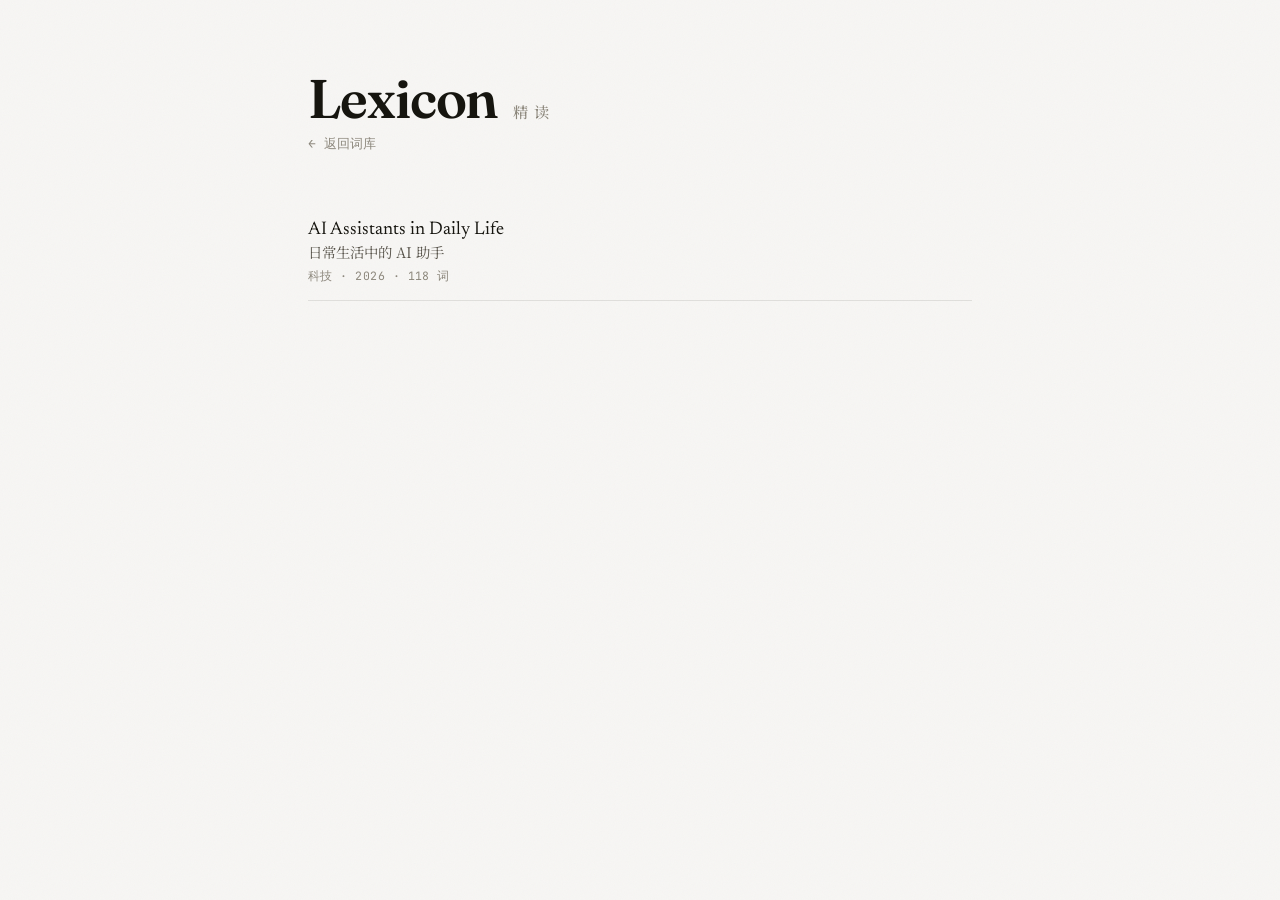
==== reading.html @ ac3bb9f0 "精读:页面骨架+文章列表+详情渲染+词卡+加生词本 Co-Authored-By: Claude Opus 4.8 <noreply@anthropic.com>" ====
<!DOCTYPE html>
<html lang="zh-CN">
<head>
  <meta charset="UTF-8" />
  <meta name="viewport" content="width=device-width, initial-scale=1.0" />
  <title>精读 · Lexicon</title>
  <link rel="preconnect" href="https://fonts.googleapis.com" />
  <link rel="preconnect" href="https://fonts.gstatic.com" crossorigin />
  <link
    href="https://fonts.googleapis.com/css2?family=Fraunces:opsz,wght@9..144,400;9..144,500;9..144,600&family=Newsreader:opsz,wght@6..72,400;6..72,500&family=JetBrains+Mono:wght@400&family=Noto+Serif+SC:wght@400;500&display=swap"
    rel="stylesheet"
  />
  <link rel="stylesheet" href="./static/style.css" />
  <style>
    /* ===== 精读页专属样式(自包含,不依赖 build_static 同步) ===== */
    .reading-top { display: flex; align-items: baseline; gap: 14px; margin-top: 8px; }
    .reading-top a { font-family: "JetBrains Mono", monospace; font-size: 0.8rem;
      color: var(--muted); text-decoration: none; }
    .reading-top a:hover { color: var(--ink); }

    /* 文章列表 */
    .art-list { margin-top: 20px; display: flex; flex-direction: column; gap: 2px; }
    .art-card {
      appearance: none; border: 0; background: none; cursor: pointer; text-align: left;
      width: 100%; padding: 16px 0; border-bottom: 1px solid var(--hair);
      display: block; transition: opacity 0.2s ease;
    }
    .art-card:hover { opacity: 0.65; }
    .art-card__title { font-family: "Newsreader", serif; font-size: 1.15rem; color: var(--ink); }
    .art-card__cn { font-family: "Noto Serif SC", serif; font-size: 0.9rem; color: var(--trans); margin-top: 2px; }
    .art-card__meta { font-family: "JetBrains Mono", monospace; font-size: 0.72rem;
      color: var(--muted); margin-top: 6px; letter-spacing: 0.04em; }

    /* 文章详情 */
    #detail-view { margin-top: 14px; }
    .detail-back { appearance: none; border: 0; background: none; cursor: pointer;
      font-family: "JetBrains Mono", monospace; font-size: 0.8rem; color: var(--muted); padding: 4px 0; }
    .detail-back:hover { color: var(--ink); }
    .detail-title { font-family: "Newsreader", serif; font-size: 1.5rem; color: var(--ink); margin-top: 10px; }
    .detail-cn { font-family: "Noto Serif SC", serif; font-size: 1rem; color: var(--trans); margin-top: 4px; }
    .detail-meta { font-family: "JetBrains Mono", monospace; font-size: 0.72rem; color: var(--muted);
      margin-top: 8px; letter-spacing: 0.04em; }

    .para { margin-top: 26px; }
    .para__en { font-family: "Newsreader", serif; font-size: 1.15rem; line-height: 1.9; color: var(--ink); }
    .rw { cursor: pointer; border-radius: 3px; transition: background 0.12s ease; }
    .rw:hover { background: var(--hair); }
    .rw.is-active { background: var(--ink); color: var(--paper); }
    .para__toggle { appearance: none; border: 0; background: none; cursor: pointer; margin-top: 8px;
      font-family: "JetBrains Mono", monospace; font-size: 0.74rem; color: var(--muted); padding: 2px 0; }
    .para__toggle:hover { color: var(--ink); }
    .para__cn { font-family: "Noto Serif SC", serif; font-size: 0.96rem; line-height: 1.8;
      color: var(--trans); margin-top: 8px; padding-left: 12px; border-left: 2px solid var(--hair); }

    /* 词卡(底部浮层) */
    .word-card {
      position: fixed; left: 0; right: 0; bottom: 0; z-index: 50;
      max-width: 720px; margin: 0 auto; background: var(--paper);
      border-top: 1px solid var(--ink); box-shadow: 0 -8px 30px rgba(22,21,15,0.10);
      padding: 18px 24px 22px; animation: cardup 0.18s ease both;
    }
    @keyframes cardup { from { transform: translateY(12px); opacity: 0; } to { transform: none; opacity: 1; } }
    .word-card__head { display: flex; align-items: baseline; gap: 12px; flex-wrap: wrap; }
    .word-card__word { font-family: "Fraunces", serif; font-size: 1.5rem; color: var(--ink); }
    .word-card__phon { font-family: "JetBrains Mono", monospace; font-size: 0.9rem; color: var(--phon); }
    .word-card__close { margin-left: auto; appearance: none; border: 0; background: none; cursor: pointer;
      font-family: "JetBrains Mono", monospace; font-size: 1rem; color: var(--muted); }
    .word-card__meaning { font-family: "Newsreader","Noto Serif SC",serif; font-size: 1rem; line-height: 1.7;
      color: var(--trans); margin-top: 10px; white-space: pre-line; }
    .word-card__actions { display: flex; align-items: center; gap: 10px; margin-top: 14px; }
    .play { appearance: none; cursor: pointer; border: 1px solid var(--hair); background: none;
      font-family: "JetBrains Mono", monospace; font-size: 0.75rem; color: var(--trans);
      padding: 5px 12px; border-radius: 999px; }
    .play:hover { border-color: var(--ink); color: var(--ink); }
    .play.is-playing { background: var(--ink); color: var(--paper); }
    .word-card__add { appearance: none; cursor: pointer; border: 1px solid var(--ink); background: var(--ink);
      color: var(--paper); font-family: "JetBrains Mono", monospace; font-size: 0.75rem;
      padding: 6px 14px; border-radius: 999px; margin-left: auto; }
    .word-card__add:disabled { opacity: 0.5; cursor: default; }
    .word-card__missing { color: var(--muted); font-style: italic; }
  </style>
</head>
<body>
  <div class="grain" aria-hidden="true"></div>

  <header class="masthead">
    <div class="mark">
      <span class="mark__en">Lexicon</span>
      <span class="mark__cn">精读</span>
    </div>
    <div class="reading-top">
      <a href="./index.html">← 返回词库</a>
    </div>
  </header>

  <main id="list-view">
    <div class="art-list" id="article-list"></div>
  </main>

  <main id="detail-view" hidden>
    <button class="detail-back" id="back-btn">← 文章列表</button>
    <div id="detail-body"></div>
  </main>

  <div id="word-card-host"></div>

  <script src="./static/reading.js"></script>
</body>
</html>
---- static/style.css ----
/* ============================================================
   词库 · Lexicon —— 编辑式极简纸质词典风
   暖白纸底 · 近黑文字 · 衬线正文 · 单色克制
   硬约束:单词本体高对比、清晰可读
   ============================================================ */

:root {
  --paper:      #f7f6f4;   /* 暖白纸底 */
  --paper-deep: #efece7;   /* 略深的纸色,用于极轻的分区 */
  --ink:        #16150f;   /* 近黑正文 */
  --word:       #161512;   /* 单词主体(高对比) */
  --phon:       #a39e93;   /* 音标 浅灰 */
  --trans:      #59554c;   /* 释义 中灰 */
  --muted:      #8d887d;   /* 次要文字 */
  --hair:       rgba(22, 21, 15, 0.10);  /* 细分隔线 */
  --hair-soft:  rgba(22, 21, 15, 0.05);
  --accent:     #16150f;   /* 唯一“强调”=近黑,不引入彩色 */
}

* { box-sizing: border-box; margin: 0; padding: 0; }

html { -webkit-font-smoothing: antialiased; text-rendering: optimizeLegibility; }

body {
  background: var(--paper);
  color: var(--ink);
  font-family: "Newsreader", "Noto Serif SC", Georgia, serif;
  line-height: 1.5;
  max-width: 720px;
  margin: 0 auto;
  padding: 0 28px 30vh;
  position: relative;
}

/* 极轻的纸张颗粒,营造氛围而非装饰 */
.grain {
  position: fixed; inset: 0; z-index: -1; pointer-events: none;
  opacity: 0.035;
  background-image: url("data:image/svg+xml,%3Csvg xmlns='http://www.w3.org/2000/svg' width='160' height='160'%3E%3Cfilter id='n'%3E%3CfeTurbulence type='fractalNoise' baseFrequency='0.85' numOctaves='3' stitchTiles='stitch'/%3E%3C/filter%3E%3Crect width='100%25' height='100%25' filter='url(%23n)'/%3E%3C/svg%3E");
}

/* ---------- 报头 ---------- */
.masthead {
  padding: 72px 0 30px;
  animation: rise 0.7s cubic-bezier(0.2, 0.7, 0.2, 1) both;
}
.mark { display: flex; align-items: baseline; gap: 14px; }
.mark__en {
  font-family: "Fraunces", serif;
  font-weight: 600;
  font-size: clamp(2.4rem, 7vw, 3.4rem);
  letter-spacing: -0.02em;
  color: var(--ink);
  line-height: 1;
}
.mark__cn {
  font-family: "Noto Serif SC", serif;
  font-weight: 500;
  font-size: 0.95rem;
  letter-spacing: 0.35em;
  color: var(--muted);
  padding-left: 2px;
}
.masthead__sub {
  margin-top: 14px;
  font-size: 0.92rem;
  color: var(--muted);
  letter-spacing: 0.02em;
}

/* ---------- 板块切换:低调文字 + 下划线游标 ---------- */
.tabs {
  position: sticky; top: 0; z-index: 5;
  display: flex; gap: 30px;
  padding: 18px 0 16px;
  background: linear-gradient(var(--paper) 72%, transparent);
  border-bottom: 1px solid var(--hair);
}
.tab {
  appearance: none; border: 0; background: none; cursor: pointer;
  font-family: "Fraunces", "Noto Serif SC", serif;
  font-size: 1.02rem;
  font-weight: 500;
  letter-spacing: 0.01em;
  color: var(--muted);
  padding: 2px 0;
  transition: color 0.35s ease;
}
.tab:hover { color: var(--trans); }
.tab.is-active { color: var(--ink); }
.tabs__ink {
  position: absolute; bottom: -1px; left: 0; height: 1.5px;
  background: var(--accent);
  transition: transform 0.4s cubic-bezier(0.5, 0, 0.1, 1), width 0.4s cubic-bezier(0.5, 0, 0.1, 1);
}

/* ---------- 搜索框:下划线式 ---------- */
.searchbar {
  display: flex; align-items: baseline; gap: 16px;
  padding: 28px 0 8px;
}
.searchbar__input {
  flex: 1; min-width: 0;
  appearance: none; border: 0; background: none; outline: none;
  font-family: "Newsreader", "Noto Serif SC", serif;
  font-size: 1.12rem;
  color: var(--ink);
  padding: 6px 0;
  border-bottom: 1px solid var(--hair);
  transition: border-color 0.3s ease;
}
.searchbar__input::placeholder { color: #bbb6aa; font-style: italic; }
.searchbar__input:focus { border-bottom-color: var(--ink); }
.searchbar__input::-webkit-search-cancel-button { -webkit-appearance: none; }
.searchbar__count {
  font-family: "JetBrains Mono", monospace;
  font-size: 0.72rem;
  letter-spacing: 0.08em;
  color: var(--muted);
  white-space: nowrap;
}

/* ---------- 词条列表 ---------- */
.list { padding-top: 6px; }

.entry {
  display: grid;
  grid-template-columns: 1fr auto;
  grid-template-areas:
    "head play"
    "trans play";
  column-gap: 18px;
  align-items: start;
  padding: 18px 2px;
  border-bottom: 1px solid var(--hair-soft);
  animation: fade 0.5s ease both;
}
.entry:hover { background: linear-gradient(90deg, transparent, var(--paper-deep) 12%, var(--paper-deep) 88%, transparent); }

.entry__head {
  grid-area: head;
  display: flex; align-items: baseline; flex-wrap: wrap; gap: 12px;
}
.entry__word {
  font-family: "Newsreader", serif;
  font-size: 1.5rem;
  font-weight: 500;
  color: var(--word);            /* 高对比,清晰可读 */
  letter-spacing: -0.005em;
}
.entry__phon {
  font-family: "JetBrains Mono", monospace;
  font-size: 0.82rem;
  color: var(--phon);
  letter-spacing: 0;
}
.entry__trans {
  grid-area: trans;
  margin-top: 5px;
  font-family: "Noto Serif SC", "Newsreader", serif;
  font-size: 0.98rem;
  color: var(--trans);
  line-height: 1.55;
  white-space: pre-line;  /* 让 unescapeNewlines 后的 \n 真换行 */
}

/* 播放标签:"英 / 美"两个克制的小文字按钮 */
.play-group {
  grid-area: play;
  align-self: center;
  display: flex;
  align-items: center;
  gap: 14px;
}
.play {
  appearance: none; border: 0; background: none; cursor: pointer;
  font-family: "Fraunces", "Noto Serif SC", serif;
  font-size: 0.78rem;
  font-weight: 500;
  letter-spacing: 0.08em;
  color: var(--muted);
  opacity: 0.6;
  padding: 4px 2px;
  transition: color 0.25s ease, opacity 0.25s ease;
}
.entry:hover .play { opacity: 1; }
.play:hover { color: var(--ink); }
.play.is-playing { color: var(--ink); animation: pulse 0.6s ease infinite; }

/* ---------- 生词本:导入面板(折叠) ---------- */
.import-panel {
  margin-top: 18px;
  border-top: 1px solid var(--hair-soft);
  border-bottom: 1px solid var(--hair-soft);
}
.import-panel__toggle {
  appearance: none; border: 0; background: none; cursor: pointer;
  width: 100%;
  display: flex; align-items: baseline; justify-content: space-between;
  padding: 14px 0;
  font-family: "Fraunces", "Noto Serif SC", serif;
  font-size: 0.96rem;
  font-weight: 500;
  letter-spacing: 0.02em;
  color: var(--muted);
  transition: color 0.25s ease;
}
.import-panel__toggle:hover { color: var(--ink); }
.import-panel__toggle-arrow {
  font-size: 0.78rem;
  color: var(--muted);
}
.import-panel__body {
  padding: 4px 0 20px;
  animation: fade 0.35s ease both;
}
.import-panel__input {
  width: 100%;
  appearance: none;
  border: 1px solid var(--hair);
  background: var(--paper);
  color: var(--ink);
  font-family: "JetBrains Mono", monospace;
  font-size: 0.84rem;
  line-height: 1.55;
  padding: 12px 14px;
  border-radius: 2px;
  outline: none;
  resize: vertical;
  min-height: 140px;
  transition: border-color 0.25s ease;
}
.import-panel__input:focus { border-color: var(--ink); }
.import-panel__input::placeholder { color: #bbb6aa; }
.import-panel__actions {
  display: flex; align-items: baseline; justify-content: space-between;
  gap: 14px;
  margin-top: 12px;
}
.import-panel__btn {
  appearance: none; cursor: pointer;
  border: 1px solid var(--ink);
  background: transparent;
  color: var(--ink);
  font-family: "Fraunces", "Noto Serif SC", serif;
  font-size: 0.92rem;
  font-weight: 500;
  letter-spacing: 0.02em;
  padding: 7px 22px;
  border-radius: 2px;
  transition: background 0.2s ease, color 0.2s ease;
}
.import-panel__btn:hover { background: var(--ink); color: var(--paper); }
.import-panel__btn:disabled {
  cursor: default;
  opacity: 0.4;
  background: transparent;
  color: var(--ink);
}
.import-panel__hint {
  flex: 1;
  text-align: right;
  font-family: "JetBrains Mono", monospace;
  font-size: 0.72rem;
  letter-spacing: 0.04em;
  color: var(--muted);
}
.import-panel__result {
  margin-top: 14px;
  padding: 10px 14px;
  border-left: 2px solid var(--hair);
  font-family: "JetBrains Mono", monospace;
  font-size: 0.78rem;
  line-height: 1.6;
  color: var(--trans);
  word-break: break-word;
}
.import-panel__result.is-ok { border-left-color: var(--ink); color: var(--ink); }
.import-panel__result.is-error { border-left-color: var(--ink); color: var(--ink); background: var(--paper-deep); }

/* ---------- 生词本:词条扩展(原句 / 来源·日期 / 未收录) ---------- */
.entry--my {
  grid-template-areas:
    "head play"
    "trans play"
    "ctx ctx"
    "meta meta";
}
.entry__trans--missing {
  font-style: italic;
  color: var(--muted);
}
.entry__context {
  grid-area: ctx;
  margin: 10px 0 0;
  padding: 2px 0 2px 14px;
  border-left: 2px solid var(--hair);
  font-family: "Newsreader", "Noto Serif SC", serif;
  font-style: italic;
  font-size: 0.94rem;
  line-height: 1.6;
  color: var(--trans);
}
.entry__meta {
  grid-area: meta;
  margin-top: 8px;
  font-family: "JetBrains Mono", monospace;
  font-size: 0.7rem;
  letter-spacing: 0.08em;
  color: var(--muted);
}

/* ---------- 状态/页脚 ---------- */
.sentinel { height: 1px; }
.foot {
  text-align: center;
  padding: 36px 0 0;
  font-family: "JetBrains Mono", monospace;
  font-size: 0.72rem;
  letter-spacing: 0.12em;
  color: var(--muted);
}
.notice {
  padding: 56px 4px;
  text-align: center;
  color: var(--muted);
  font-size: 1rem;
  line-height: 1.8;
}
.notice code {
  font-family: "JetBrains Mono", monospace;
  font-size: 0.82rem;
  background: var(--paper-deep);
  padding: 2px 7px; border-radius: 3px;
  color: var(--trans);
}

/* ---------- 动效:克制 ---------- */
@keyframes rise { from { opacity: 0; transform: translateY(10px); } to { opacity: 1; transform: none; } }
@keyframes fade { from { opacity: 0; } to { opacity: 1; } }
@keyframes pulse { 0%, 100% { opacity: 1; } 50% { opacity: 0.45; } }

/* ============================================================
   练习页 —— 选词 / 造句 / 批改卡片
   ============================================================ */

.practice-panel {
  padding: 14px 0 30px;
  animation: fade 0.4s ease both;
}

.practice-step {
  margin-top: 22px;
}
.practice-step:first-child { margin-top: 0; }

.practice-label {
  display: block;
  font-family: "Fraunces", "Noto Serif SC", serif;
  font-size: 0.84rem;
  font-weight: 500;
  letter-spacing: 0.04em;
  color: var(--muted);
  margin-bottom: 10px;
}

/* 选词:下划线输入框 + 浮层建议列表 */
.practice-search { position: relative; }
.practice-input {
  width: 100%;
  appearance: none;
  border: 0; border-bottom: 1px solid var(--hair);
  background: none; outline: none;
  font-family: "Newsreader", "Noto Serif SC", serif;
  font-size: 1.12rem;
  color: var(--ink);
  padding: 6px 0;
  transition: border-color 0.3s ease;
}
.practice-input:focus { border-bottom-color: var(--ink); }
.practice-input::placeholder { color: #bbb6aa; font-style: italic; }
.practice-input::-webkit-search-cancel-button { -webkit-appearance: none; }

.practice-suggest {
  position: absolute; left: 0; right: 0; top: 100%;
  z-index: 10;
  list-style: none; margin: 0; padding: 6px 0;
  background: var(--paper);
  border: 1px solid var(--hair);
  border-radius: 2px;
  max-height: 320px; overflow-y: auto;
  box-shadow: 0 6px 16px rgba(22, 21, 15, 0.04);
}
.practice-suggest__item {
  display: flex; align-items: baseline; justify-content: space-between;
  gap: 16px;
  padding: 8px 14px;
  cursor: pointer;
  transition: background 0.15s ease;
}
.practice-suggest__item:hover { background: var(--paper-deep); }
.practice-suggest__word {
  font-family: "Newsreader", serif;
  font-size: 1.04rem;
  color: var(--ink);
}
.practice-suggest__trans {
  flex: 1;
  text-align: right;
  font-family: "Noto Serif SC", serif;
  font-size: 0.84rem;
  color: var(--muted);
  overflow: hidden;
  text-overflow: ellipsis;
  white-space: nowrap;
}

/* 词条预览 */
.practice-entry {
  margin-top: 22px;
  padding: 16px 18px;
  background: var(--paper-deep);
  border-radius: 2px;
  animation: fade 0.3s ease both;
}
.practice-entry__head { margin-bottom: 8px; }
.practice-entry__word {
  font-family: "Newsreader", serif;
  font-size: 1.4rem;
  font-weight: 500;
  color: var(--word);
  letter-spacing: -0.005em;
}
.practice-entry__field {
  display: flex; align-items: baseline;
  gap: 12px;
  margin-top: 6px;
  font-size: 0.92rem;
  line-height: 1.55;
}
.practice-entry__label {
  flex-shrink: 0;
  width: 54px;
  font-family: "JetBrains Mono", monospace;
  font-size: 0.7rem;
  letter-spacing: 0.08em;
  color: var(--muted);
  text-transform: uppercase;
  padding-top: 3px;
}
.practice-entry__value {
  flex: 1;
  font-family: "Newsreader", "Noto Serif SC", serif;
  color: var(--trans);
  white-space: pre-line;  /* 让 unescapeNewlines 后的 \n 真换行 */
}

/* 造句区 */
.practice-textarea {
  width: 100%;
  appearance: none;
  border: 1px solid var(--hair);
  background: var(--paper);
  color: var(--ink);
  font-family: "Newsreader", "Noto Serif SC", serif;
  font-size: 1.05rem;
  line-height: 1.55;
  padding: 12px 14px;
  border-radius: 2px;
  outline: none;
  resize: vertical;
  min-height: 86px;
  transition: border-color 0.25s ease;
}
.practice-textarea:focus { border-color: var(--ink); }
.practice-textarea::placeholder { color: #bbb6aa; font-style: italic; }

.practice-actions {
  display: flex; align-items: baseline; justify-content: space-between;
  gap: 14px;
  margin-top: 12px;
}
.practice-btn {
  appearance: none; cursor: pointer;
  border: 1px solid var(--ink);
  background: transparent;
  color: var(--ink);
  font-family: "Fraunces", "Noto Serif SC", serif;
  font-size: 0.96rem;
  font-weight: 500;
  letter-spacing: 0.04em;
  padding: 8px 28px;
  border-radius: 2px;
  transition: background 0.2s ease, color 0.2s ease;
}
.practice-btn:hover { background: var(--ink); color: var(--paper); }
.practice-btn:disabled { cursor: default; opacity: 0.4; background: transparent; color: var(--ink); }
.practice-hint {
  flex: 1; text-align: right;
  font-family: "JetBrains Mono", monospace;
  font-size: 0.7rem;
  letter-spacing: 0.04em;
  color: var(--muted);
}

/* 批改卡片 */
.grade-card {
  margin-top: 28px;
  padding: 22px 20px 20px;
  border: 1px solid var(--hair);
  border-radius: 2px;
  background: var(--paper);
  animation: fade 0.35s ease both;
}
.grade-card--loading,
.grade-card--error { border-color: var(--hair); }
.grade-card--good { border-left: 3px solid var(--ink); }
.grade-card--minor_issue { border-left: 3px solid var(--trans); }
.grade-card--wrong { border-left: 3px solid var(--ink); background: var(--paper-deep); }

.grade-card__verdict {
  font-family: "Fraunces", "Noto Serif SC", serif;
  font-size: 1.04rem;
  font-weight: 600;
  letter-spacing: 0.04em;
  color: var(--ink);
  margin-bottom: 12px;
}
.grade-card--minor_issue .grade-card__verdict { color: var(--trans); }

.grade-card__feedback {
  font-family: "Newsreader", "Noto Serif SC", serif;
  font-size: 1rem;
  line-height: 1.65;
  color: var(--ink);
}
.grade-card__basis {
  margin: 14px 0 0;
  padding: 8px 14px;
  border-left: 2px solid var(--hair);
  font-family: "Newsreader", "Noto Serif SC", serif;
  font-style: italic;
  font-size: 0.88rem;
  line-height: 1.6;
  color: var(--trans);
}
.grade-card__basis-label {
  font-family: "JetBrains Mono", monospace;
  font-style: normal;
  font-size: 0.7rem;
  letter-spacing: 0.1em;
  color: var(--muted);
  margin-right: 4px;
  text-transform: uppercase;
}
.grade-card__suggestion {
  margin-top: 14px;
  display: flex; align-items: baseline; gap: 12px;
  flex-wrap: wrap;
}
.grade-card__label {
  flex-shrink: 0;
  font-family: "JetBrains Mono", monospace;
  font-size: 0.7rem;
  letter-spacing: 0.08em;
  color: var(--muted);
  text-transform: uppercase;
}
.grade-card__suggestion-text {
  flex: 1;
  font-family: "Newsreader", serif;
  font-size: 1rem;
  color: var(--ink);
  line-height: 1.55;
}

.grade-card__actions {
  display: flex; align-items: baseline; gap: 16px;
  margin-top: 22px;
  padding-top: 16px;
  border-top: 1px solid var(--hair-soft);
}
.grade-card__btn {
  appearance: none; cursor: pointer;
  border: 1px solid var(--ink);
  background: transparent;
  color: var(--ink);
  font-family: "Fraunces", "Noto Serif SC", serif;
  font-size: 0.88rem;
  font-weight: 500;
  letter-spacing: 0.04em;
  padding: 6px 18px;
  border-radius: 2px;
  transition: background 0.2s ease, color 0.2s ease;
}
.grade-card__btn:hover { background: var(--ink); color: var(--paper); }
.grade-card__btn:disabled { cursor: default; opacity: 0.4; background: transparent; color: var(--ink); }
.grade-card__add-result {
  font-family: "JetBrains Mono", monospace;
  font-size: 0.74rem;
  letter-spacing: 0.04em;
  color: var(--muted);
}
.grade-card__add-result.is-ok { color: var(--ink); }
.grade-card__add-result.is-error { color: var(--ink); }
.grade-card__add-result.is-info { color: var(--trans); }

.grade-card__loading {
  font-family: "JetBrains Mono", monospace;
  font-size: 0.82rem;
  letter-spacing: 0.08em;
  color: var(--muted);
  animation: pulse 1.4s ease infinite;
}
.grade-card__error {
  font-family: "Newsreader", "Noto Serif SC", serif;
  font-size: 0.96rem;
  line-height: 1.55;
  color: var(--ink);
  padding-left: 12px;
  border-left: 2px solid var(--ink);
}

@media (prefers-reduced-motion: reduce) {
  * { animation: none !important; transition: none !important; }
}

@media (max-width: 560px) {
  body { padding: 0 20px 30vh; }
  .entry__word { font-size: 1.34rem; }

  /* tabs: 5 个板块在窄屏可能塞不下,改横向滚动(去掉滚动条) */
  .tabs {
    gap: 22px;
    overflow-x: auto;
    flex-wrap: nowrap;
    -webkit-overflow-scrolling: touch;
    scrollbar-width: none;
  }
  .tabs::-webkit-scrollbar { display: none; }
  .tab { flex-shrink: 0; }
  /* JS 下划线游标在横滚容器里位置失准,小屏改用 box-shadow 模拟 */
  .tabs__ink { display: none; }
  .tab.is-active { box-shadow: inset 0 -1.5px 0 var(--accent); }

  /* 导入面板 / 练习按钮区 / 批改卡片按钮区:横排改竖排 */
  .import-panel__actions,
  .practice-actions,
  .grade-card__actions {
    flex-direction: column;
    align-items: stretch;
    gap: 10px;
  }
  .import-panel__hint,
  .practice-hint { text-align: left; }

  /* 词条预览 field:label 上、value 下 */
  .practice-entry__field {
    flex-direction: column;
    gap: 4px;
  }
  .practice-entry__label { width: auto; padding-top: 0; }

  /* 推荐改写 label + 句子 改竖排 */
  .grade-card__suggestion {
    flex-direction: column;
    gap: 4px;
  }

  /* 候选下拉里翻译文字给一点最大宽度防溢出 */
  .practice-suggest__trans { max-width: 60%; }
}

/* ============================================================
   每日记忆:日期标签条 + 标题
   ============================================================ */
.daybar {
  display: flex;
  gap: 6px;
  margin-top: 18px;
  overflow-x: auto;
  -webkit-overflow-scrolling: touch;
  scrollbar-width: none;
  padding-bottom: 4px;
}
.daybar::-webkit-scrollbar { display: none; }
.daybar__chip {
  appearance: none;
  border: 1px solid var(--hair);
  background: none;
  cursor: pointer;
  font-family: "JetBrains Mono", monospace;
  font-size: 0.78rem;
  letter-spacing: 0.04em;
  color: var(--muted);
  padding: 5px 12px;
  border-radius: 999px;
  white-space: nowrap;
  flex: 0 0 auto;
  transition: color 0.2s ease, border-color 0.2s ease;
}
.daybar__chip:hover { color: var(--trans); border-color: var(--trans); }
.daybar__chip.is-active {
  color: var(--paper);
  background: var(--ink);
  border-color: var(--ink);
}
.daily-title {
  margin-top: 14px;
  font-family: "Newsreader", "Noto Serif SC", serif;
  font-size: 0.95rem;
  color: var(--trans);
}
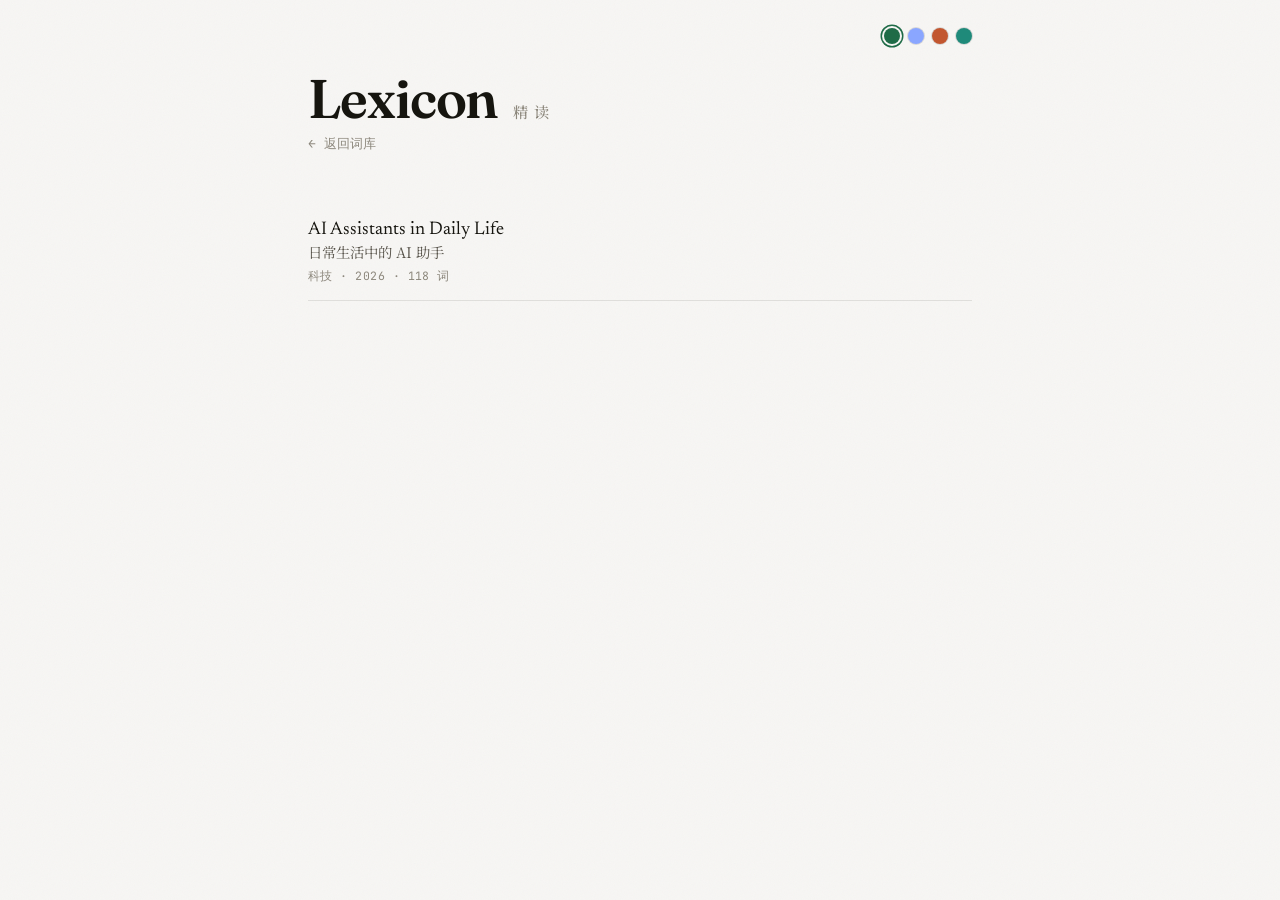
==== commit e19811c2: "配色主题开关:4 套配色(含深色夜读),整站可切换、跨页记忆 - 右上角色点切换,选择存 localStorage,刷新/换页保持 - 暖纸墨绿(默认)/夜读靛蓝/赤陶暖橘/青瓷湖蓝 - 主色接到 t" ====
--- a/reading.html
+++ b/reading.html
@@ -4,13 +4,22 @@
   <meta charset="UTF-8" />
   <meta name="viewport" content="width=device-width, initial-scale=1.0" />
   <title>精读 · Lexicon</title>
+  <script>
+    (function () {
+      try {
+        var t = localStorage.getItem("lexicon_theme");
+        var ok = ["ink-green", "night", "terracotta", "celadon"].indexOf(t) > -1;
+        document.documentElement.setAttribute("data-theme", ok ? t : "ink-green");
+      } catch (e) { document.documentElement.setAttribute("data-theme", "ink-green"); }
+    })();
+  </script>
   <link rel="preconnect" href="https://fonts.googleapis.com" />
   <link rel="preconnect" href="https://fonts.gstatic.com" crossorigin />
   <link
     href="https://fonts.googleapis.com/css2?family=Fraunces:opsz,wght@9..144,400;9..144,500;9..144,600&family=Newsreader:opsz,wght@6..72,400;6..72,500&family=JetBrains+Mono:wght@400&family=Noto+Serif+SC:wght@400;500&display=swap"
     rel="stylesheet"
   />
-  <link rel="stylesheet" href="./static/style.css" />
+  <link rel="stylesheet" href="./static/style.css?v=themes" />
   <style>
     /* ===== 精读页专属样式(自包含,不依赖 build_static 同步) ===== */
     .reading-top { display: flex; align-items: baseline; gap: 14px; margin-top: 8px; }
@@ -45,7 +54,7 @@
     .para__en { font-family: "Newsreader", serif; font-size: 1.15rem; line-height: 1.9; color: var(--ink); }
     .rw { cursor: pointer; border-radius: 3px; transition: background 0.12s ease; }
     .rw:hover { background: var(--hair); }
-    .rw.is-active { background: var(--ink); color: var(--paper); }
+    .rw.is-active { background: var(--accent); color: var(--paper); }
     .para__toggle { appearance: none; border: 0; background: none; cursor: pointer; margin-top: 8px;
       font-family: "JetBrains Mono", monospace; font-size: 0.74rem; color: var(--muted); padding: 2px 0; }
     .para__toggle:hover { color: var(--ink); }
@@ -56,7 +65,7 @@
     .word-card {
       position: fixed; left: 0; right: 0; bottom: 0; z-index: 50;
       max-width: 720px; margin: 0 auto; background: var(--paper);
-      border-top: 1px solid var(--ink); box-shadow: 0 -8px 30px rgba(22,21,15,0.10);
+      border-top: 1px solid var(--accent); box-shadow: 0 -8px 30px rgba(22,21,15,0.10);
       padding: 18px 24px 22px; animation: cardup 0.18s ease both;
     }
     @keyframes cardup { from { transform: translateY(12px); opacity: 0; } to { transform: none; opacity: 1; } }
@@ -72,8 +81,8 @@
       font-family: "JetBrains Mono", monospace; font-size: 0.75rem; color: var(--trans);
       padding: 5px 12px; border-radius: 999px; }
     .play:hover { border-color: var(--ink); color: var(--ink); }
-    .play.is-playing { background: var(--ink); color: var(--paper); }
-    .word-card__add { appearance: none; cursor: pointer; border: 1px solid var(--ink); background: var(--ink);
+    .play.is-playing { background: var(--accent); color: var(--paper); }
+    .word-card__add { appearance: none; cursor: pointer; border: 1px solid var(--accent); background: var(--accent);
       color: var(--paper); font-family: "JetBrains Mono", monospace; font-size: 0.75rem;
       padding: 6px 14px; border-radius: 999px; margin-left: auto; }
     .word-card__add:disabled { opacity: 0.5; cursor: default; }
@@ -84,6 +93,7 @@
   <div class="grain" aria-hidden="true"></div>
 
   <header class="masthead">
+    <div id="theme-switch" class="theme-switch" aria-label="配色"></div>
     <div class="mark">
       <span class="mark__en">Lexicon</span>
       <span class="mark__cn">精读</span>
@@ -105,5 +115,6 @@
   <div id="word-card-host"></div>
 
   <script src="./static/reading.js"></script>
+  <script src="./static/theme.js"></script>
 </body>
 </html>
--- a/static/style.css
+++ b/static/style.css
@@ -14,7 +14,24 @@
   --muted:      #8d887d;   /* 次要文字 */
   --hair:       rgba(22, 21, 15, 0.10);  /* 细分隔线 */
   --hair-soft:  rgba(22, 21, 15, 0.05);
-  --accent:     #16150f;   /* 唯一“强调”=近黑,不引入彩色 */
+  --accent:     #16150f;   /* 默认强调=近黑;各主题下覆盖为彩色 */
+}
+
+/* ---------- 配色主题(整站,由 theme.js 切换;静态站默认 ink-green) ----------
+   只覆盖纸色 / 文字 / 主色变量,其余样式自动跟随。深色主题额外翻转文字与分隔线。 */
+[data-theme="ink-green"] { --accent: #1f6b47; }
+[data-theme="terracotta"] {
+  --paper: #faf5ee; --paper-deep: #f1e8da; --accent: #c2562f;
+}
+[data-theme="celadon"] {
+  --paper: #f1f5f4; --paper-deep: #e3ece9; --accent: #1f8a7a;
+}
+[data-theme="night"] {
+  --paper: #1b1d23; --paper-deep: #262932;
+  --ink: #e9e5db; --word: #f1ede3;
+  --phon: #767d8c; --trans: #b8b3a8; --muted: #8b8f9c;
+  --hair: rgba(255, 255, 255, 0.14); --hair-soft: rgba(255, 255, 255, 0.06);
+  --accent: #8aa6ff;
 }
 
 * { box-sizing: border-box; margin: 0; padding: 0; }
@@ -110,7 +127,7 @@
   transition: border-color 0.3s ease;
 }
 .searchbar__input::placeholder { color: #bbb6aa; font-style: italic; }
-.searchbar__input:focus { border-bottom-color: var(--ink); }
+.searchbar__input:focus { border-bottom-color: var(--accent); }
 .searchbar__input::-webkit-search-cancel-button { -webkit-appearance: none; }
 .searchbar__count {
   font-family: "JetBrains Mono", monospace;
@@ -185,7 +202,7 @@
 }
 .entry:hover .play { opacity: 1; }
 .play:hover { color: var(--ink); }
-.play.is-playing { color: var(--ink); animation: pulse 0.6s ease infinite; }
+.play.is-playing { color: var(--accent); animation: pulse 0.6s ease infinite; }
 
 /* ---------- 生词本:导入面板(折叠) ---------- */
 .import-panel {
@@ -230,7 +247,7 @@
   min-height: 140px;
   transition: border-color 0.25s ease;
 }
-.import-panel__input:focus { border-color: var(--ink); }
+.import-panel__input:focus { border-color: var(--accent); }
 .import-panel__input::placeholder { color: #bbb6aa; }
 .import-panel__actions {
   display: flex; align-items: baseline; justify-content: space-between;
@@ -239,9 +256,9 @@
 }
 .import-panel__btn {
   appearance: none; cursor: pointer;
-  border: 1px solid var(--ink);
+  border: 1px solid var(--accent);
   background: transparent;
-  color: var(--ink);
+  color: var(--accent);
   font-family: "Fraunces", "Noto Serif SC", serif;
   font-size: 0.92rem;
   font-weight: 500;
@@ -250,7 +267,7 @@
   border-radius: 2px;
   transition: background 0.2s ease, color 0.2s ease;
 }
-.import-panel__btn:hover { background: var(--ink); color: var(--paper); }
+.import-panel__btn:hover { background: var(--accent); color: var(--paper); }
 .import-panel__btn:disabled {
   cursor: default;
   opacity: 0.4;
@@ -702,8 +719,8 @@
 .daybar__chip:hover { color: var(--trans); border-color: var(--trans); }
 .daybar__chip.is-active {
   color: var(--paper);
-  background: var(--ink);
-  border-color: var(--ink);
+  background: var(--accent);
+  border-color: var(--accent);
 }
 .daily-title {
   margin-top: 14px;
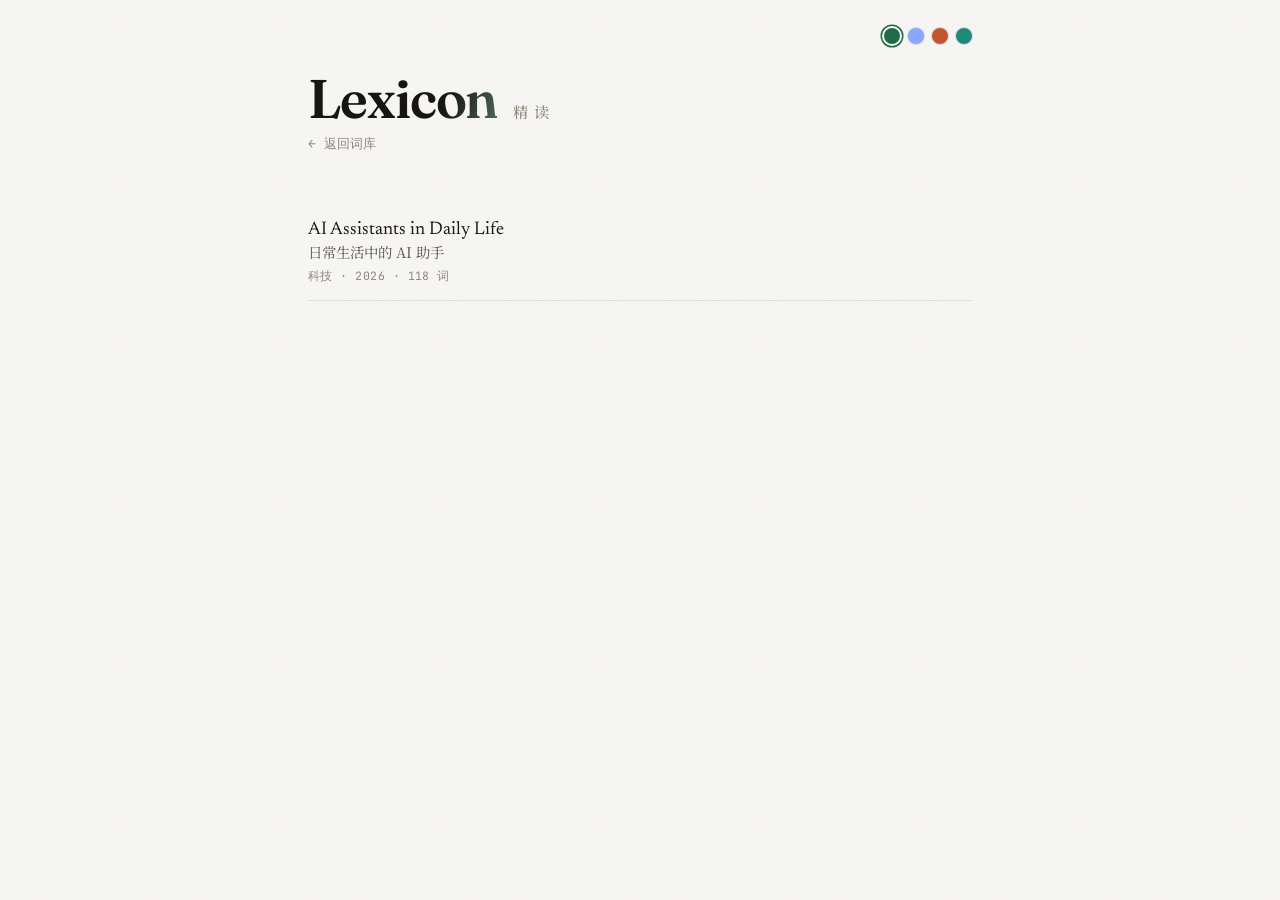
==== commit 5ac7d957: "标题流光 + 点击火花动效(参考 React Bits,纯 CSS/JS) - 首页/精读页标题加流光(Shiny Text):改 style.css 的 .mark__en  - 全站点击迸火花(C" ====
--- a/reading.html
+++ b/reading.html
@@ -19,7 +19,7 @@
     href="https://fonts.googleapis.com/css2?family=Fraunces:opsz,wght@9..144,400;9..144,500;9..144,600&family=Newsreader:opsz,wght@6..72,400;6..72,500&family=JetBrains+Mono:wght@400&family=Noto+Serif+SC:wght@400;500&display=swap"
     rel="stylesheet"
   />
-  <link rel="stylesheet" href="./static/style.css?v=themes" />
+  <link rel="stylesheet" href="./static/style.css?v=nc1" />
   <style>
     /* ===== 精读页专属样式(自包含,不依赖 build_static 同步) ===== */
     .reading-top { display: flex; align-items: baseline; gap: 14px; margin-top: 8px; }
@@ -116,5 +116,6 @@
 
   <script src="./static/reading.js"></script>
   <script src="./static/theme.js"></script>
+  <script src="./static/spark.js"></script>
 </body>
 </html>
--- a/static/style.css
+++ b/static/style.css
@@ -36,6 +36,9 @@
 
 * { box-sizing: border-box; margin: 0; padding: 0; }
 
+/* hidden 属性要始终生效:.daybar/.searchbar 等带 display 的类会盖过 [hidden] 默认值 */
+[hidden] { display: none !important; }
+
 html { -webkit-font-smoothing: antialiased; text-rendering: optimizeLegibility; }
 
 body {
@@ -67,8 +70,23 @@
   font-weight: 600;
   font-size: clamp(2.4rem, 7vw, 3.4rem);
   letter-spacing: -0.02em;
-  color: var(--ink);
   line-height: 1;
+  /* 流光:一道主色高光反复掠过标题(Shiny Text,参考 React Bits) */
+  color: var(--ink);
+  background-image: linear-gradient(110deg,
+    var(--ink) 30%,
+    color-mix(in srgb, var(--accent) 60%, white) 50%,
+    var(--ink) 70%);
+  background-size: 250% 100%;
+  -webkit-background-clip: text;
+  background-clip: text;
+  -webkit-text-fill-color: transparent;
+  animation: shine 3.4s ease-in-out infinite;
+}
+@keyframes shine { 0% { background-position: 140% 0; } 100% { background-position: -40% 0; } }
+/* 关闭动效偏好:标题回退为纯色,保证可读 */
+@media (prefers-reduced-motion: reduce) {
+  .mark__en { animation: none; -webkit-text-fill-color: var(--ink); background: none; }
 }
 .mark__cn {
   font-family: "Noto Serif SC", serif;
